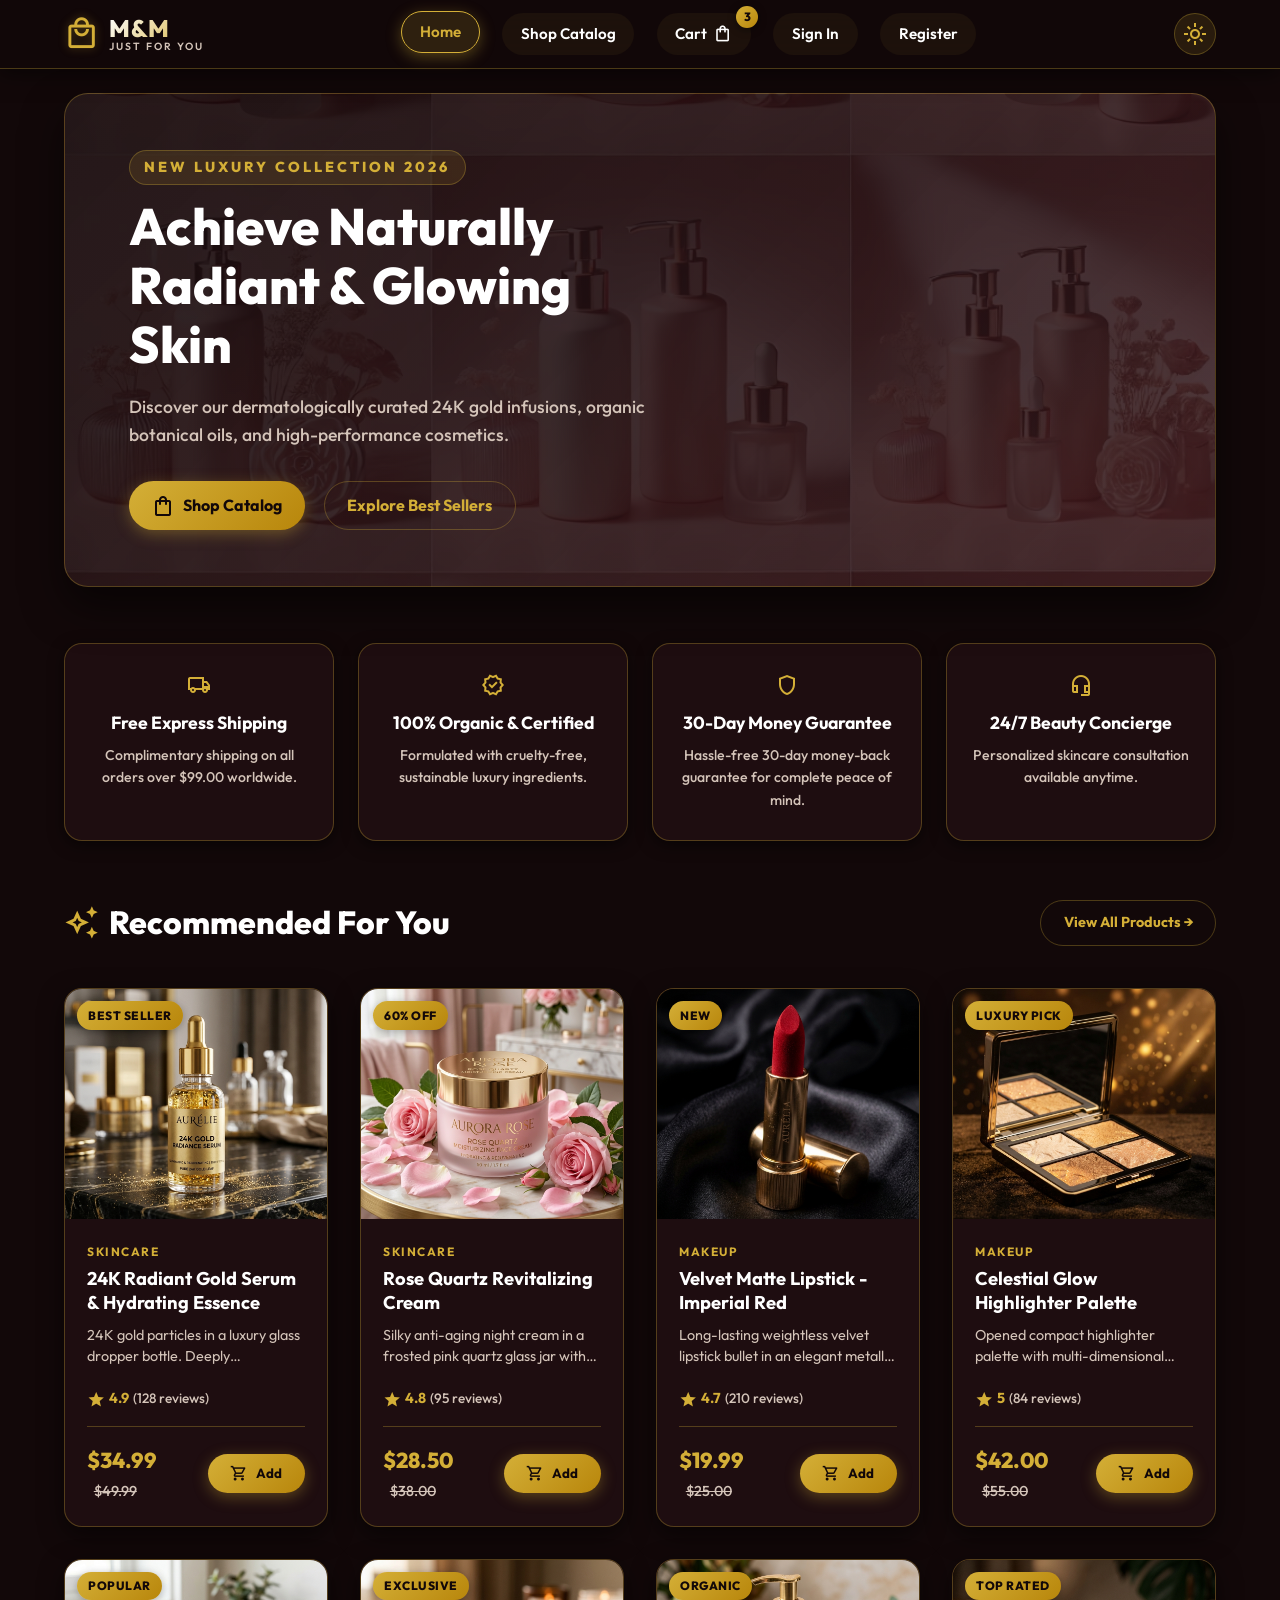
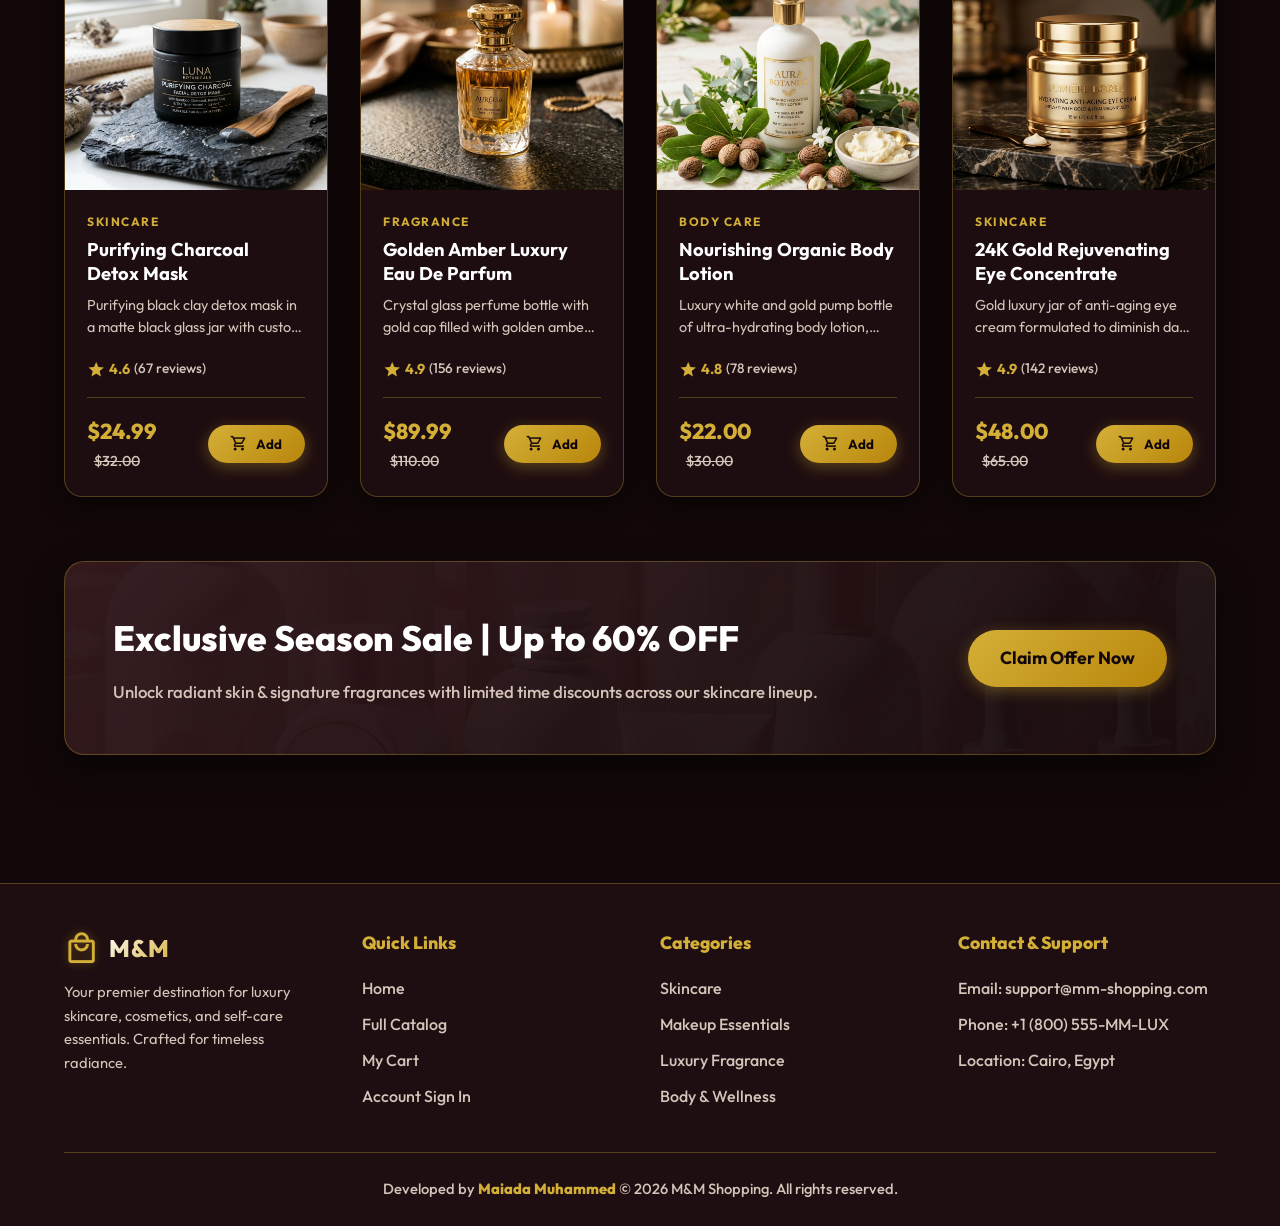
==== index.html @ 243c3583 "Rename home.html to index.html" ====
<!DOCTYPE html>
<html lang="en" data-theme="dark">
<head>
  <meta charset="UTF-8" />
  <meta name="viewport" content="width=device-width, initial-scale=1.0" />
  <title>M&M Shopping | Luxury Beauty, Skincare & Fragrances</title>
  <meta name="description" content="Discover premium skincare, cosmetics, and luxury fragrances crafted for naturally radiant and glowing skin. Shop our 24K gold serums and organic body care." />
  <meta name="keywords" content="M&M Shopping, luxury skincare, cosmetics, 24K gold serum, luxury perfume, organic body care, beauty store" />
  <meta name="author" content="Maiada Muhammed" />
  
  <!-- OpenGraph SEO Tags -->
  <meta property="og:title" content="M&M Shopping | Luxury Beauty & Skincare" />
  <meta property="og:description" content="Discover premium skincare, cosmetics, and fragrances crafted for naturally radiant and glowing skin." />
  <meta property="og:type" content="website" />
  <meta property="og:image" content="./imgs/background.webp" />

  <!-- Twitter SEO Tags -->
  <meta name="twitter:card" content="summary_large_image" />
  <meta name="twitter:title" content="M&M Shopping | Luxury Beauty & Skincare" />
  <meta name="twitter:description" content="Discover premium skincare, cosmetics, and fragrances crafted for naturally radiant and glowing skin." />

  <!-- Performance Optimization Preconnects -->
  <link rel="preconnect" href="https://fonts.googleapis.com" />
  <link rel="preconnect" href="https://fonts.gstatic.com" crossorigin />
  
  <!-- External Global & Page Styles -->
  <link rel="stylesheet" href="./css/global.css" />
  <link rel="stylesheet" href="./css/pages/home.css" />
  <link rel="stylesheet" href="https://fonts.googleapis.com/css2?family=Material+Symbols+Outlined:opsz,wght,FILL,GRAD@24,400,0,0" />

  <!-- Schema.org JSON-LD Structured Data for SEO -->
  <script type="application/ld+json">
  {
    "@context": "https://schema.org",
    "@type": "BeautyStore",
    "name": "M&M Shopping",
    "description": "Premier destination for luxury skincare, cosmetics, and self-care essentials.",
    "url": "https://mm-shopping.com",
    "telephone": "+1800555MMLUX",
    "priceRange": "$$"
  }
  </script>
</head>
<body>

  <!-- SITE HEADER -->
  <header class="site-header">
    <div class="container header-container">
      <a href="./home.html" class="logo-brand" title="M&M Shopping Home">
        <span class="material-symbols-outlined">local_mall</span>
        <div class="logo-brand-text">
          <span class="logo-title">M&M</span>
          <span class="logo-subtitle">Just For You</span>
        </div>
      </a>

      <nav class="nav-links" aria-label="Main Navigation">
        <a href="./home.html" class="nav-item active">Home</a>
        <a href="./web pages/product.html" class="nav-item">Shop Catalog</a>
        <a href="./web pages/cart.html" class="nav-item cart-link-wrapper">
          <span>Cart</span>
          <span class="material-symbols-outlined" style="font-size:1.2rem;">shopping_bag</span>
          <span class="cart-badge product-number">0</span>
        </a>
        <a href="./web pages/signup.html" class="nav-item sign-up">Sign In</a>
        <a href="./web pages/register.html" class="nav-item register">Register</a>
      </nav>

      <div style="display:flex; align-items:center; gap:0.8rem;">
        <button class="theme-toggle-btn" title="Toggle Light/Dark Theme" aria-label="Toggle theme">
          <span class="material-symbols-outlined">dark_mode</span>
        </button>
        <button class="mobile-menu-btn" title="Open Mobile Navigation" aria-label="Open menu">
          <span class="material-symbols-outlined">menu</span>
        </button>
      </div>
    </div>
  </header>

  <!-- MAIN CONTENT -->
  <main class="container">
    
    <!-- Hero Banner Section -->
    <section class="hero-slider" aria-label="Hero Section">
      <div class="hero-content">
        <span class="hero-subtitle">New Luxury Collection 2026</span>
        <h1 class="hero-title">Achieve Naturally Radiant & Glowing Skin</h1>
        <p class="hero-desc">Discover our dermatologically curated 24K gold infusions, organic botanical oils, and high-performance cosmetics.</p>
        <div class="hero-buttons">
          <a href="./web pages/product.html" class="btn-primary-gold">
            <span class="material-symbols-outlined">shopping_bag</span> Shop Catalog
          </a>
          <a href="#recommended" class="btn-secondary-outline">
            Explore Best Sellers
          </a>
        </div>
      </div>
    </section>

    <!-- Key Benefits Grid -->
    <section class="benefits-grid" aria-label="Store Benefits">
      <div class="benefit-card">
        <span class="material-symbols-outlined benefit-icon">local_shipping</span>
        <h3 class="benefit-title">Free Express Shipping</h3>
        <p class="benefit-desc">Complimentary shipping on all orders over $99.00 worldwide.</p>
      </div>
      <div class="benefit-card">
        <span class="material-symbols-outlined benefit-icon">verified</span>
        <h3 class="benefit-title">100% Organic & Certified</h3>
        <p class="benefit-desc">Formulated with cruelty-free, sustainable luxury ingredients.</p>
      </div>
      <div class="benefit-card">
        <span class="material-symbols-outlined benefit-icon">shield</span>
        <h3 class="benefit-title">30-Day Money Guarantee</h3>
        <p class="benefit-desc">Hassle-free 30-day money-back guarantee for complete peace of mind.</p>
      </div>
      <div class="benefit-card">
        <span class="material-symbols-outlined benefit-icon">headset_mic</span>
        <h3 class="benefit-title">24/7 Beauty Concierge</h3>
        <p class="benefit-desc">Personalized skincare consultation available anytime.</p>
      </div>
    </section>

    <!-- Recommended Products Section -->
    <section id="recommended" aria-label="Recommended Products">
      <div class="section-header">
        <h2 class="section-title">
          <span class="material-symbols-outlined">auto_awesome</span> Recommended For You
        </h2>
        <a href="./web pages/product.html" class="btn-secondary-outline" style="font-size:0.9rem;">
          View All Products →
        </a>
      </div>

      <!-- Products Grid (Populated dynamically via external JS) -->
      <div class="products-grid" id="home-products-grid"></div>
    </section>

    <!-- Promo Banner -->
    <section class="promo-banner" aria-label="Special Discount Banner">
      <div class="promo-text">
        <h2>Exclusive Season Sale | Up to 60% OFF</h2>
        <p>Unlock radiant skin & signature fragrances with limited time discounts across our skincare lineup.</p>
      </div>
      <a href="./web pages/product.html" class="btn-primary-gold" style="padding:0.9rem 2rem; font-size:1.1rem; white-space:nowrap;">
        Claim Offer Now
      </a>
    </section>

  </main>

  <!-- FOOTER -->
  <footer class="site-footer">
    <div class="container">
      <div class="footer-content">
        <div class="footer-brand">
          <a href="./home.html" class="logo-brand">
            <span class="material-symbols-outlined">local_mall</span>
            <span class="logo-title">M&M</span>
          </a>
          <p>Your premier destination for luxury skincare, cosmetics, and self-care essentials. Crafted for timeless radiance.</p>
        </div>
        
        <div class="footer-col">
          <h4>Quick Links</h4>
          <ul class="footer-links">
            <li><a href="./home.html">Home</a></li>
            <li><a href="./web pages/product.html">Full Catalog</a></li>
            <li><a href="./web pages/cart.html">My Cart</a></li>
            <li><a href="./web pages/signup.html">Account Sign In</a></li>
          </ul>
        </div>

        <div class="footer-col">
          <h4>Categories</h4>
          <ul class="footer-links">
            <li><a href="./web pages/product.html">Skincare</a></li>
            <li><a href="./web pages/product.html">Makeup Essentials</a></li>
            <li><a href="./web pages/product.html">Luxury Fragrance</a></li>
            <li><a href="./web pages/product.html">Body & Wellness</a></li>
          </ul>
        </div>

        <div class="footer-col">
          <h4>Contact & Support</h4>
          <ul class="footer-links">
            <li>Email: support@mm-shopping.com</li>
            <li>Phone: +1 (800) 555-MM-LUX</li>
            <li>Location: Cairo, Egypt</li>
          </ul>
        </div>
      </div>

      <div class="footer-bottom">
        Developed by <span>Maiada Muhammed</span> &copy; 2026 M&M Shopping. All rights reserved.
      </div>
    </div>
  </footer>

  <!-- External JavaScript Modules -->
  <script src="./js/products-data.js"></script>
  <script src="./js/cart.js"></script>
  <script src="./js/auth.js"></script>
  <script src="./js/theme.js"></script>
  <script src="./js/main.js"></script>
  <script src="./js/pages/home-page.js"></script>

</body>
</html>
---- css/global.css ----
/* ==========================================================================
   M&M SHOPPING - GLOBAL LUXURY DESIGN SYSTEM (NAVBAR THEME TOGGLE ONLY)
   ========================================================================== */

@import url('https://fonts.googleapis.com/css2?family=Outfit:wght@300;400;500;600;700;800&family=Plus+Jakarta+Sans:wght@400;500;600;700&display=swap');

:root {
  --font-main: 'Outfit', 'Plus Jakarta Sans', system-ui, -apple-system, sans-serif;
  --accent-gold: #d4af37;
  --accent-gold-dark: #b8860b;
  --accent-gold-light: #f3e5ab;
  --accent-gold-hover: #e6c148;
  --accent-gold-glow: rgba(212, 175, 55, 0.35);

  --accent-rose: #d95364;
  --accent-rose-hover: #b04653;
  --transition-smooth: all 0.35s cubic-bezier(0.4, 0, 0.2, 1);
}

/* ==========================================================================
   THEME VARIABLES
   ========================================================================== */

/* Dark Theme (Default) */
:root, [data-theme="dark"], body[data-theme="dark"] {
  --bg-main: #120809;
  --bg-surface: #1f0e11;
  --bg-card: rgba(32, 15, 18, 0.92);
  --text-primary: #ffffff;
  --text-secondary: #d4c4b9;
  --border-color: rgba(212, 175, 55, 0.3);
  --nav-active-color: var(--accent-gold);
  --header-bg: rgba(18, 8, 9, 0.94);
  --input-bg: rgba(0, 0, 0, 0.4);
  --shadow-color: rgba(0, 0, 0, 0.55);
  --hero-bg-overlay: linear-gradient(135deg, rgba(20,9,11,0.92) 0%, rgba(50,22,26,0.85) 100%);
  --promo-bg-overlay: linear-gradient(135deg, rgba(43, 18, 22, 0.95) 0%, rgba(21, 9, 11, 0.95) 100%);
  color-scheme: dark;
}

/* Light Theme */
html[data-theme="light"], body[data-theme="light"] {
  --bg-main: #fcfaf7;
  --bg-surface: #f4efe4;
  --bg-card: #ffffff;
  --text-primary: #1c0a0d;
  --text-secondary: #423033;
  --border-color: rgba(184, 134, 11, 0.35);
  --nav-active-color: #b8860b;
  --header-bg: rgba(252, 250, 247, 0.96);
  --input-bg: #f5eedf;
  --shadow-color: rgba(138, 98, 30, 0.15);
  --hero-bg-overlay: linear-gradient(135deg, rgba(252, 248, 243, 0.94) 0%, rgba(244, 235, 217, 0.9) 100%);
  --promo-bg-overlay: linear-gradient(135deg, rgba(244, 235, 217, 0.96) 0%, rgba(252, 248, 243, 0.96) 100%);
  color-scheme: light;
}

/* Global Reset & Base Setup */
*, *::before, *::after {
  box-sizing: border-box;
  margin: 0;
  padding: 0;
}

html {
  scroll-behavior: smooth;
  font-size: 16px;
  -webkit-text-size-adjust: 100%;
}

body {
  font-family: var(--font-main);
  background-color: var(--bg-main) !important;
  color: var(--text-primary) !important;
  line-height: 1.6;
  min-height: 100vh;
  display: flex;
  flex-direction: column;
  transition: background-color 0.4s ease, color 0.4s ease, border-color 0.4s ease;
  overflow-x: hidden;
}

/* Material Symbols Styling & Fill Settings */
.material-symbols-outlined {
  font-variation-settings: 'FILL' 0, 'wght' 400, 'GRAD' 0, 'opsz' 24;
  vertical-align: middle;
}

/* Filled Star Icons for Ratings */
.star-filled, .product-rating .material-symbols-outlined {
  font-variation-settings: 'FILL' 1, 'wght' 400, 'GRAD' 0, 'opsz' 24;
  color: var(--accent-gold);
}

/* Custom Luxury Scrollbar */
::-webkit-scrollbar {
  width: 10px;
}
::-webkit-scrollbar-track {
  background: var(--bg-main);
}
::-webkit-scrollbar-thumb {
  background: var(--accent-gold);
  border-radius: 5px;
  border: 2px solid var(--bg-main);
}
::-webkit-scrollbar-thumb:hover {
  background: var(--accent-gold-hover);
}

a {
  text-decoration: none;
  color: inherit;
  transition: var(--transition-smooth);
}

button {
  cursor: pointer;
  font-family: var(--font-main);
  border: none;
  outline: none;
  transition: var(--transition-smooth);
}

input, select, textarea {
  font-family: var(--font-main);
  outline: none;
}

/* Base Layout Container */
.container {
  width: 90%;
  max-width: 1240px;
  margin-inline: auto;
}

main {
  flex: 1;
}

/* ==========================================================================
   HEADER & NAVBAR
   ========================================================================== */
header.site-header {
  position: sticky;
  top: 0;
  z-index: 1000;
  background-color: var(--header-bg) !important;
  backdrop-filter: blur(16px);
  -webkit-backdrop-filter: blur(16px);
  border-bottom: 1px solid var(--border-color);
  padding: 0.8rem 0;
  transition: var(--transition-smooth);
  box-shadow: 0 4px 20px var(--shadow-color);
}

.header-container {
  display: flex;
  align-items: center;
  justify-content: space-between;
}

.logo-brand {
  display: flex;
  align-items: center;
  gap: 0.6rem;
  color: var(--accent-gold);
  font-weight: 800;
  font-size: 1.6rem;
  letter-spacing: 1px;
}

.logo-brand .material-symbols-outlined {
  font-size: 2.2rem;
  color: var(--accent-gold);
  text-shadow: 0 0 10px var(--accent-gold-glow);
}

.logo-brand-text {
  display: flex;
  flex-direction: column;
  line-height: 1.1;
}

.logo-title {
  font-size: 1.5rem;
  font-weight: 800;
  background: linear-gradient(135deg, var(--text-primary) 0%, var(--accent-gold) 100%);
  -webkit-background-clip: text;
  -webkit-text-fill-color: transparent;
}

.logo-subtitle {
  font-size: 0.65rem;
  letter-spacing: 2px;
  text-transform: uppercase;
  color: var(--text-secondary);
  font-weight: 600;
}

.nav-links {
  display: flex;
  align-items: center;
  gap: 1.4rem;
}

.nav-item {
  display: flex;
  align-items: center;
  gap: 0.4rem;
  font-size: 0.95rem;
  font-weight: 600;
  padding: 0.5rem 1.1rem;
  border-radius: 30px;
  color: var(--text-primary);
  background: rgba(212, 175, 55, 0.06);
  border: 1px solid transparent;
  transition: var(--transition-smooth);
}

.nav-item:hover, .nav-item.active {
  color: var(--nav-active-color);
  border-color: var(--accent-gold);
  background: rgba(212, 175, 55, 0.15);
  transform: translateY(-2px);
  box-shadow: 0 4px 15px var(--accent-gold-glow);
}

.cart-link-wrapper {
  position: relative;
}

.cart-badge {
  position: absolute;
  top: -8px;
  right: -8px;
  background: linear-gradient(135deg, var(--accent-gold) 0%, #b8860b 100%);
  color: #120809;
  font-size: 0.75rem;
  font-weight: 800;
  width: 22px;
  height: 22px;
  border-radius: 50%;
  display: flex;
  align-items: center;
  justify-content: center;
  box-shadow: 0 2px 8px rgba(0, 0, 0, 0.4);
  transition: transform 0.3s cubic-bezier(0.175, 0.885, 0.32, 1.275);
}

.cart-badge.bounce {
  transform: scale(1.4);
}

/* User Profile Pill */
.user-profile-btn {
  display: flex;
  align-items: center;
  gap: 0.5rem;
  color: var(--nav-active-color);
  font-weight: 700;
  font-size: 0.9rem;
  padding: 0.4rem 0.9rem;
  border-radius: 30px;
  background: rgba(212, 175, 55, 0.15);
  border: 1px solid var(--border-color);
}

.logout-btn {
  background: none;
  border: none;
  color: var(--text-secondary);
  display: flex;
  align-items: center;
  padding: 0.2rem;
  margin-left: 0.3rem;
  border-radius: 50%;
}

.logout-btn:hover {
  color: var(--accent-rose);
}

/* Header Theme Toggle Button */
.theme-toggle-btn {
  background: rgba(212, 175, 55, 0.12);
  border: 1px solid var(--border-color);
  color: var(--accent-gold);
  width: 42px;
  height: 42px;
  border-radius: 50%;
  display: flex;
  align-items: center;
  justify-content: center;
  transition: var(--transition-smooth);
}

.theme-toggle-btn:hover {
  background: var(--accent-gold);
  color: #120809;
  transform: rotate(20deg) scale(1.08);
  box-shadow: 0 0 15px var(--accent-gold-glow);
}

.mobile-menu-btn {
  display: none;
  background: none;
  border: none;
  color: var(--text-primary);
  font-size: 1.8rem;
}

/* ==========================================================================
   CARDS & PRODUCT GRID
   ========================================================================== */
.products-grid {
  display: grid;
  grid-template-columns: repeat(auto-fill, minmax(260px, 1fr));
  gap: 2rem;
  margin-block: 2.5rem;
}

.product-card {
  background: var(--bg-card) !important;
  backdrop-filter: blur(10px);
  -webkit-backdrop-filter: blur(10px);
  border: 1px solid var(--border-color) !important;
  border-radius: 18px;
  overflow: hidden;
  display: flex;
  flex-direction: column;
  transition: var(--transition-smooth);
  box-shadow: 0 8px 25px var(--shadow-color);
  position: relative;
}

.product-card:hover {
  transform: translateY(-8px);
  border-color: var(--accent-gold) !important;
  box-shadow: 0 15px 35px var(--accent-gold-glow);
}

.product-card-img-wrapper {
  position: relative;
  width: 100%;
  height: 230px;
  overflow: hidden;
  background: var(--bg-surface);
}

.product-card-img {
  width: 100%;
  height: 100%;
  object-fit: cover;
  transition: transform 0.5s ease;
}

.product-card:hover .product-card-img {
  transform: scale(1.08);
}

.product-badge {
  position: absolute;
  top: 12px;
  left: 12px;
  background: linear-gradient(135deg, var(--accent-gold) 0%, #b8860b 100%);
  color: #120809;
  font-size: 0.75rem;
  font-weight: 800;
  padding: 0.28rem 0.7rem;
  border-radius: 20px;
  text-transform: uppercase;
  letter-spacing: 0.5px;
  box-shadow: 0 2px 8px rgba(0,0,0,0.3);
}

.product-card-body {
  padding: 1.4rem;
  display: flex;
  flex-direction: column;
  flex: 1;
}

.product-category {
  font-size: 0.75rem;
  text-transform: uppercase;
  letter-spacing: 1.5px;
  color: var(--nav-active-color);
  font-weight: 700;
  margin-bottom: 0.4rem;
}

.product-title {
  font-size: 1.15rem;
  font-weight: 700;
  color: var(--text-primary);
  margin-bottom: 0.6rem;
  line-height: 1.3;
}

.product-description {
  font-size: 0.9rem;
  color: var(--text-secondary);
  margin-bottom: 1.2rem;
  display: -webkit-box;
  -webkit-line-clamp: 2;
  -webkit-box-orient: vertical;
  overflow: hidden;
  line-height: 1.5;
}

.product-rating {
  display: flex;
  align-items: center;
  gap: 0.25rem;
  color: var(--accent-gold);
  font-size: 0.9rem;
  font-weight: 700;
  margin-bottom: 1rem;
}

.product-card-footer {
  margin-top: auto;
  display: flex;
  align-items: center;
  justify-content: space-between;
  gap: 0.8rem;
  padding-top: 1rem;
  border-top: 1px solid var(--border-color);
}

.product-price {
  font-size: 1.35rem;
  font-weight: 800;
  color: var(--nav-active-color);
}

.product-old-price {
  font-size: 0.9rem;
  text-decoration: line-through;
  color: var(--text-secondary);
  margin-left: 0.4rem;
  font-weight: 500;
}

/* ==========================================================================
   BUTTONS & UI ELEMENTS
   ========================================================================== */
.btn-primary-gold {
  background: linear-gradient(135deg, var(--accent-gold) 0%, #b8860b 100%);
  color: #120809 !important;
  font-weight: 700;
  padding: 0.65rem 1.4rem;
  border-radius: 30px;
  display: inline-flex;
  align-items: center;
  justify-content: center;
  gap: 0.5rem;
  box-shadow: 0 4px 15px var(--accent-gold-glow);
  transition: var(--transition-smooth);
}

.btn-primary-gold:hover {
  transform: translateY(-2px);
  box-shadow: 0 6px 20px rgba(212, 175, 55, 0.5);
  background: linear-gradient(135deg, var(--accent-gold-hover) 0%, #d4af37 100%);
}

.btn-secondary-outline {
  background: transparent;
  color: var(--nav-active-color);
  border: 1px solid var(--border-color);
  font-weight: 700;
  padding: 0.65rem 1.4rem;
  border-radius: 30px;
  display: inline-flex;
  align-items: center;
  justify-content: center;
  gap: 0.5rem;
}

.btn-secondary-outline:hover {
  background: rgba(212, 175, 55, 0.15);
  border-color: var(--accent-gold);
  color: var(--text-primary);
}

.btn-danger-outline {
  background: rgba(217, 83, 100, 0.12);
  color: var(--accent-rose);
  border: 1px solid rgba(217, 83, 100, 0.35);
  font-weight: 700;
  padding: 0.55rem 1.1rem;
  border-radius: 20px;
  display: inline-flex;
  align-items: center;
  gap: 0.4rem;
}

.btn-danger-outline:hover {
  background: var(--accent-rose);
  color: #fff;
}

/* Form Fields */
.form-group {
  margin-bottom: 1.4rem;
}

.form-label {
  display: block;
  font-size: 0.9rem;
  font-weight: 700;
  color: var(--text-primary);
  margin-bottom: 0.4rem;
}

.form-input {
  width: 100%;
  padding: 0.85rem 1.2rem;
  background: var(--input-bg) !important;
  border: 1px solid var(--border-color) !important;
  border-radius: 12px;
  color: var(--text-primary) !important;
  font-size: 0.95rem;
  font-weight: 500;
  transition: var(--transition-smooth);
}

.form-input:focus {
  border-color: var(--accent-gold) !important;
  box-shadow: 0 0 14px var(--accent-gold-glow);
}

/* ==========================================================================
   TOAST NOTIFICATIONS & MODALS
   ========================================================================== */
#toast-container {
  position: fixed;
  bottom: 2rem;
  right: 2rem;
  z-index: 9999;
  display: flex;
  flex-direction: column;
  gap: 0.8rem;
}

.toast-message {
  background: var(--bg-card) !important;
  backdrop-filter: blur(16px);
  border: 1.5px solid var(--accent-gold) !important;
  color: var(--text-primary) !important;
  padding: 0.95rem 1.5rem;
  border-radius: 14px;
  box-shadow: 0 10px 30px var(--shadow-color);
  display: flex;
  align-items: center;
  gap: 0.8rem;
  font-weight: 600;
  animation: slideInRight 0.35s cubic-bezier(0.175, 0.885, 0.32, 1.275);
}

.toast-message .material-symbols-outlined {
  color: var(--accent-gold);
}

@keyframes slideInRight {
  from {
    transform: translateX(100%);
    opacity: 0;
  }
  to {
    transform: translateX(0);
    opacity: 1;
  }
}

/* ==========================================================================
   FOOTER
   ========================================================================== */
footer.site-footer {
  background: var(--bg-surface) !important;
  border-top: 1px solid var(--border-color);
  padding-block: 2.8rem 1.6rem;
  margin-top: 4rem;
  color: var(--text-secondary) !important;
}

.footer-content {
  display: grid;
  grid-template-columns: repeat(auto-fit, minmax(220px, 1fr));
  gap: 2.5rem;
  margin-bottom: 2rem;
}

.footer-brand p {
  font-size: 0.92rem;
  margin-top: 0.8rem;
  line-height: 1.6;
}

.footer-col h4 {
  color: var(--nav-active-color);
  font-size: 1.1rem;
  font-weight: 800;
  margin-bottom: 1.2rem;
}

.footer-links {
  list-style: none;
}

.footer-links li {
  margin-bottom: 0.65rem;
  font-weight: 500;
}

.footer-links a:hover {
  color: var(--accent-gold);
  padding-left: 4px;
}

.footer-bottom {
  text-align: center;
  padding-top: 1.5rem;
  border-top: 1px solid var(--border-color);
  font-size: 0.92rem;
  font-weight: 500;
}

.footer-bottom span {
  color: var(--nav-active-color);
  font-weight: 800;
}

/* Responsive Rules */
@media (max-width: 768px) {
  .nav-links {
    display: none;
    position: absolute;
    top: 100%;
    left: 0;
    width: 100%;
    background: var(--header-bg);
    flex-direction: column;
    padding: 1.5rem;
    border-bottom: 1px solid var(--border-color);
    box-shadow: 0 10px 30px var(--shadow-color);
  }

  .nav-links.active {
    display: flex;
  }

  .mobile-menu-btn {
    display: block;
  }
}
---- css/pages/home.css ----
/* ==========================================================================
   M&M SHOPPING - HOME PAGE STYLES
   ========================================================================== */

.hero-slider {
  position: relative;
  border-radius: 24px;
  overflow: hidden;
  margin-top: 1.5rem;
  box-shadow: 0 20px 40px var(--shadow-color);
  border: 1px solid var(--border-color);
  min-height: 480px;
  display: flex;
  align-items: center;
  background: var(--hero-bg-overlay), url('../../imgs/background.webp') center/cover no-repeat;
  transition: var(--transition-smooth);
}

.hero-content {
  padding: 3.5rem 4rem;
  max-width: 650px;
  z-index: 2;
}

.hero-subtitle {
  color: var(--nav-active-color);
  text-transform: uppercase;
  letter-spacing: 3px;
  font-size: 0.9rem;
  font-weight: 800;
  margin-bottom: 0.8rem;
  display: inline-block;
  padding: 0.3rem 0.9rem;
  background: rgba(212, 175, 55, 0.12);
  border-radius: 20px;
  border: 1px solid var(--border-color);
}

.hero-title {
  font-size: 3.2rem;
  font-weight: 800;
  line-height: 1.15;
  margin-bottom: 1.2rem;
  color: var(--text-primary);
}

.hero-desc {
  color: var(--text-secondary);
  font-size: 1.1rem;
  margin-bottom: 2rem;
  line-height: 1.6;
  font-weight: 500;
}

.hero-buttons {
  display: flex;
  gap: 1.2rem;
  flex-wrap: wrap;
}

/* Key Benefits Section */
.benefits-grid {
  display: grid;
  grid-template-columns: repeat(auto-fit, minmax(230px, 1fr));
  gap: 1.5rem;
  margin-block: 3.5rem 2rem;
}

.benefit-card {
  background: var(--bg-card);
  border: 1px solid var(--border-color);
  border-radius: 18px;
  padding: 1.8rem 1.4rem;
  text-align: center;
  transition: var(--transition-smooth);
  box-shadow: 0 4px 15px var(--shadow-color);
}

.benefit-card:hover {
  transform: translateY(-5px);
  border-color: var(--accent-gold);
  box-shadow: 0 10px 25px var(--accent-gold-glow);
}

.benefit-icon {
  font-size: 2.5rem;
  color: var(--accent-gold);
  margin-bottom: 0.8rem;
}

.benefit-title {
  font-size: 1.1rem;
  font-weight: 700;
  color: var(--text-primary);
  margin-bottom: 0.4rem;
}

.benefit-desc {
  font-size: 0.88rem;
  color: var(--text-secondary);
  font-weight: 500;
}

/* Section Header */
.section-header {
  display: flex;
  align-items: center;
  justify-content: space-between;
  margin-top: 3.5rem;
  margin-bottom: 1rem;
}

.section-title {
  font-size: 2rem;
  font-weight: 800;
  display: flex;
  align-items: center;
  gap: 0.6rem;
  color: var(--text-primary);
}

.section-title .material-symbols-outlined {
  color: var(--accent-gold);
  font-size: 2.2rem;
}

/* Promo Banner */
.promo-banner {
  margin-block: 4rem;
  border-radius: 20px;
  padding: 3rem;
  background: var(--promo-bg-overlay), url('../../imgs/back1.webp') center/cover;
  border: 1px solid var(--border-color);
  display: flex;
  align-items: center;
  justify-content: space-between;
  gap: 2rem;
  box-shadow: 0 15px 35px var(--shadow-color);
  transition: var(--transition-smooth);
}

.promo-text h2 {
  font-size: 2.2rem;
  font-weight: 800;
  color: var(--text-primary);
  margin-bottom: 0.8rem;
}

.promo-text p {
  color: var(--text-secondary);
  font-size: 1.05rem;
  font-weight: 500;
}

@media (max-width: 768px) {
  .hero-title { font-size: 2.2rem; }
  .hero-content { padding: 2rem; }
  .promo-banner { flex-direction: column; text-align: center; }
}
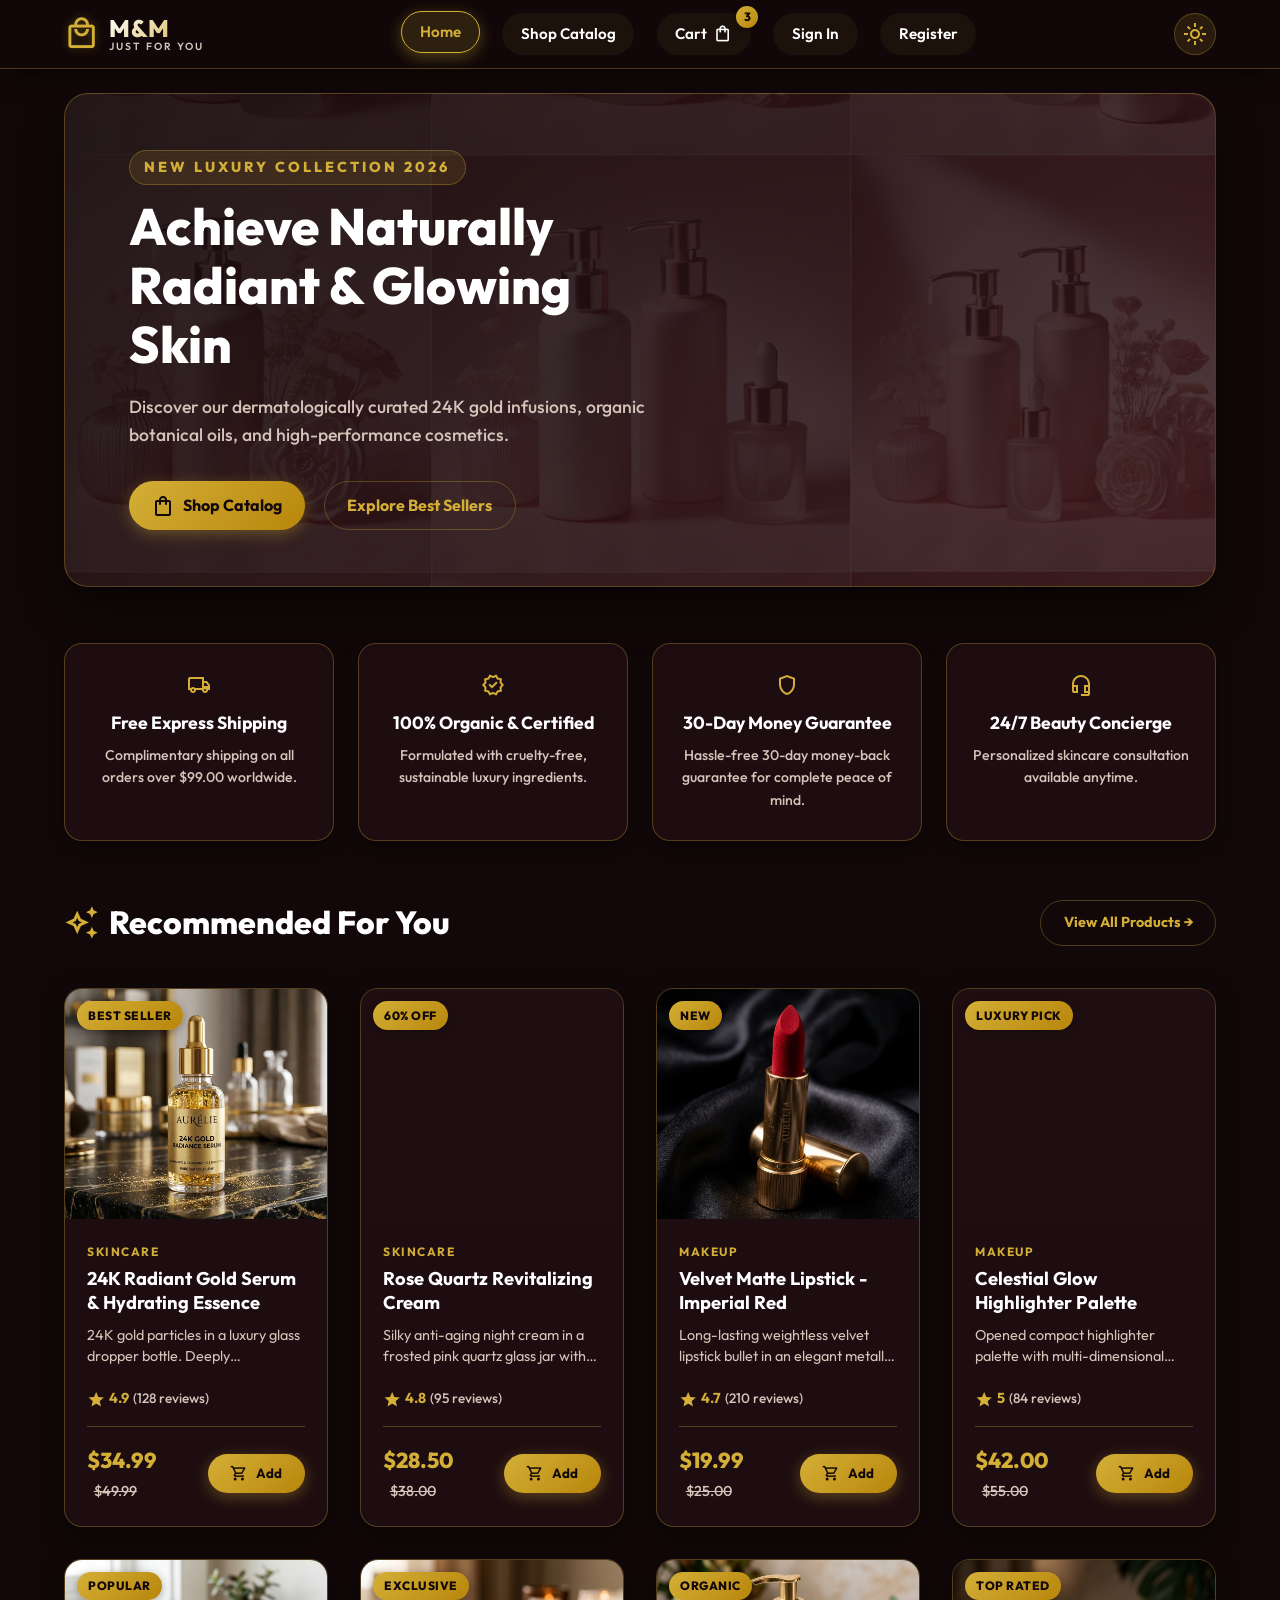
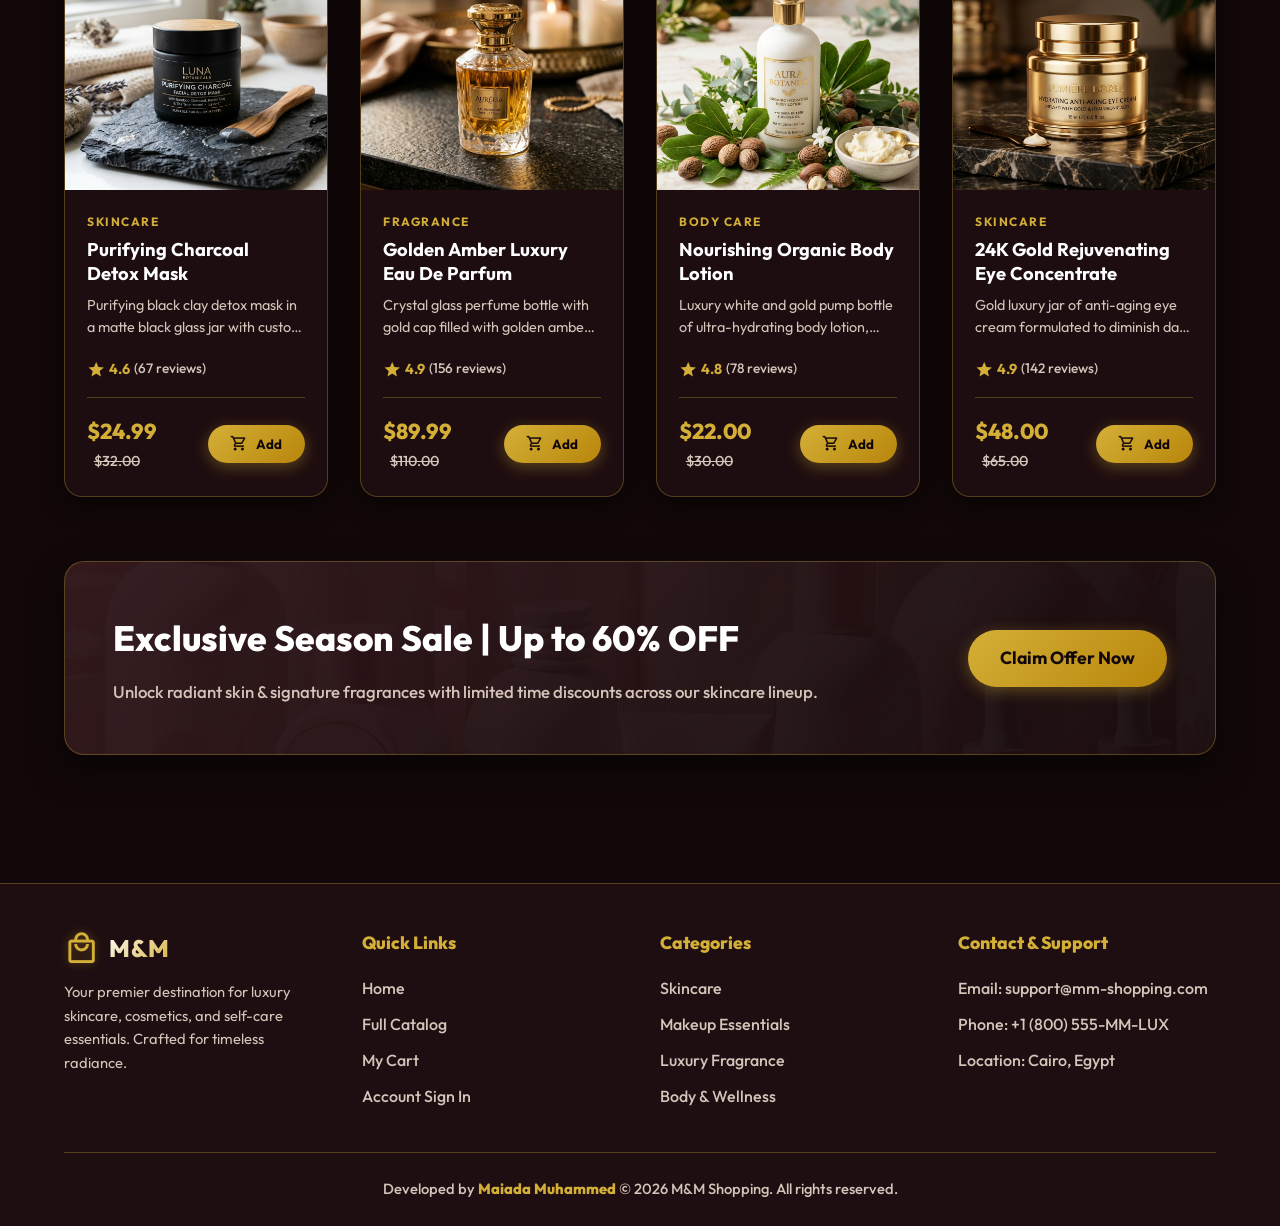
==== commit 6de16255: "Update logo link to point to parent directory" ====
--- a/index.html
+++ b/index.html
@@ -46,7 +46,7 @@
   <!-- SITE HEADER -->
   <header class="site-header">
     <div class="container header-container">
-      <a href="./home.html" class="logo-brand" title="M&M Shopping Home">
+      <a href="../index.html" class="logo-brand" title="M&M Shopping Home">
         <span class="material-symbols-outlined">local_mall</span>
         <div class="logo-brand-text">
           <span class="logo-title">M&M</span>
@@ -55,7 +55,7 @@
       </a>
 
       <nav class="nav-links" aria-label="Main Navigation">
-        <a href="./home.html" class="nav-item active">Home</a>
+        <a href="./index.html" class="nav-item active">Home</a>
         <a href="./web pages/product.html" class="nav-item">Shop Catalog</a>
         <a href="./web pages/cart.html" class="nav-item cart-link-wrapper">
           <span>Cart</span>
@@ -154,7 +154,7 @@
     <div class="container">
       <div class="footer-content">
         <div class="footer-brand">
-          <a href="./home.html" class="logo-brand">
+          <a href="./index.html" class="logo-brand">
             <span class="material-symbols-outlined">local_mall</span>
             <span class="logo-title">M&M</span>
           </a>
@@ -164,7 +164,7 @@
         <div class="footer-col">
           <h4>Quick Links</h4>
           <ul class="footer-links">
-            <li><a href="./home.html">Home</a></li>
+            <li><a href="./index.html">Home</a></li>
             <li><a href="./web pages/product.html">Full Catalog</a></li>
             <li><a href="./web pages/cart.html">My Cart</a></li>
             <li><a href="./web pages/signup.html">Account Sign In</a></li>
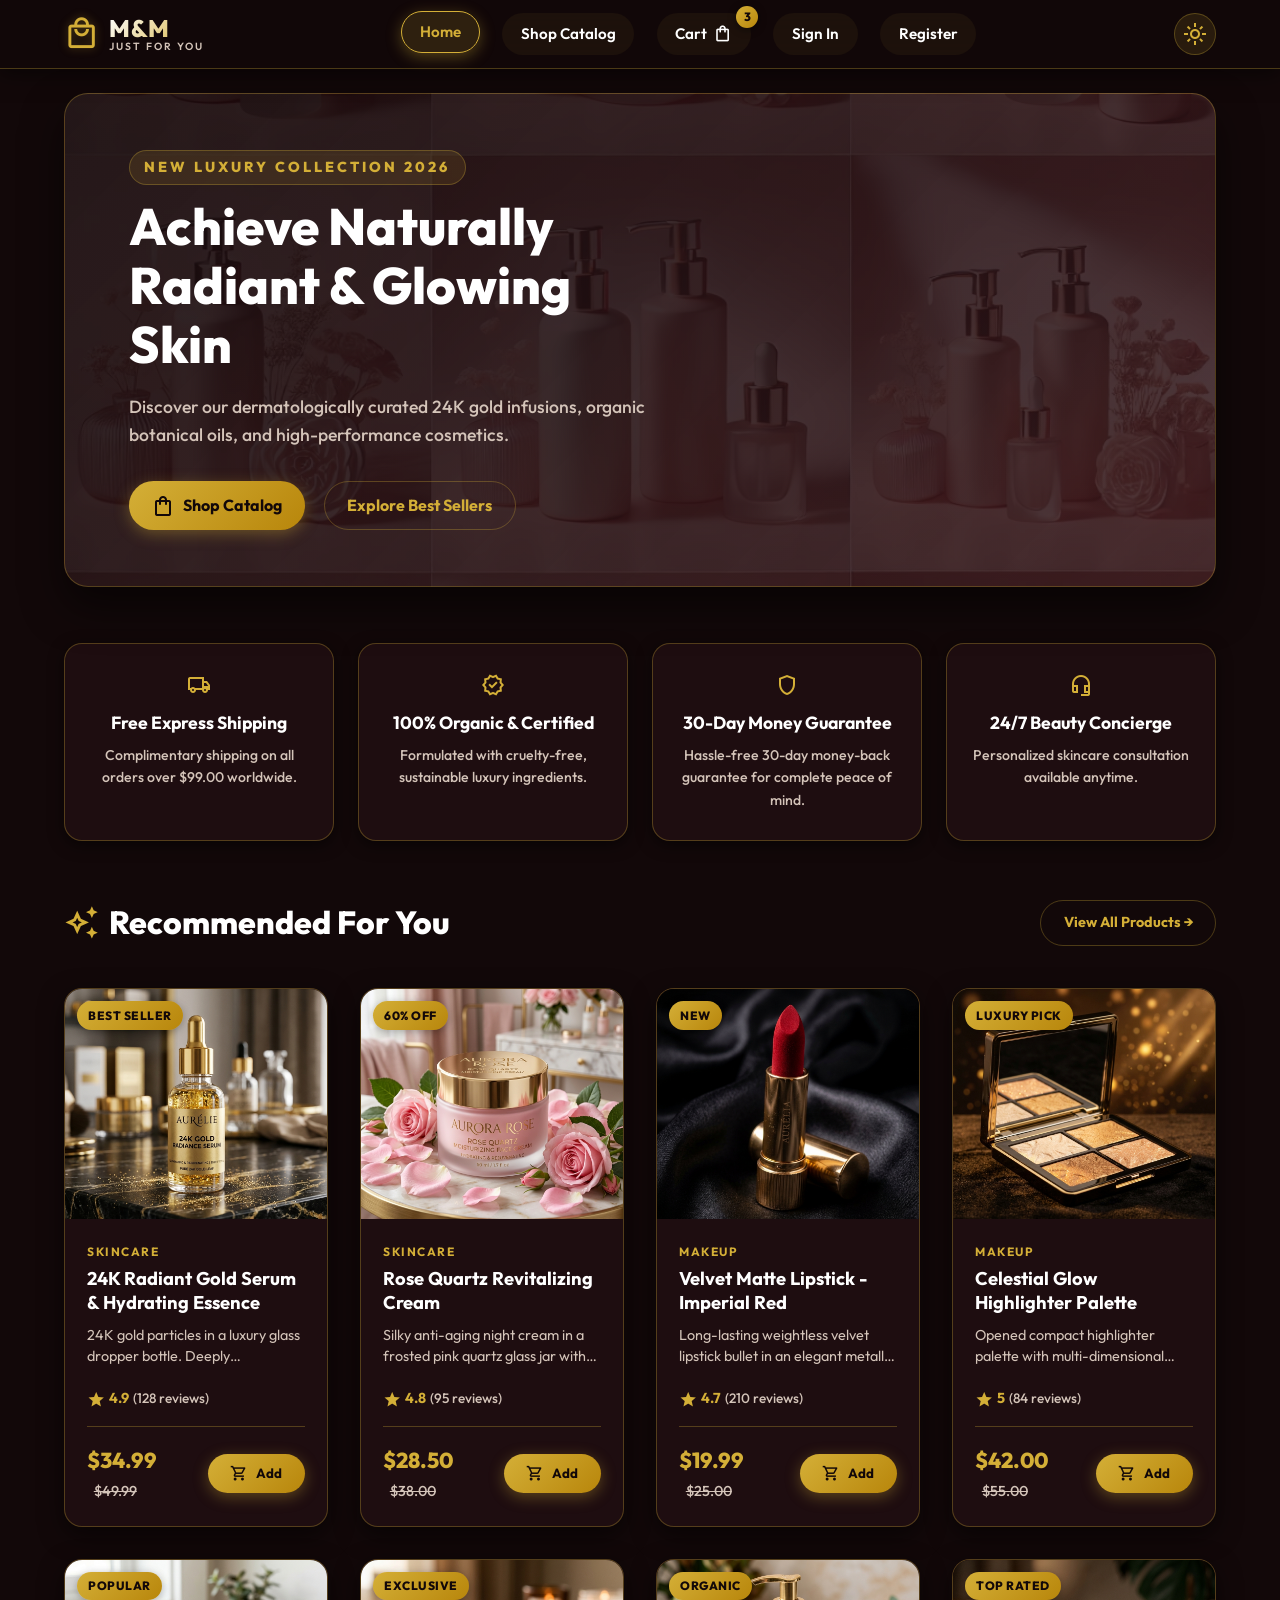
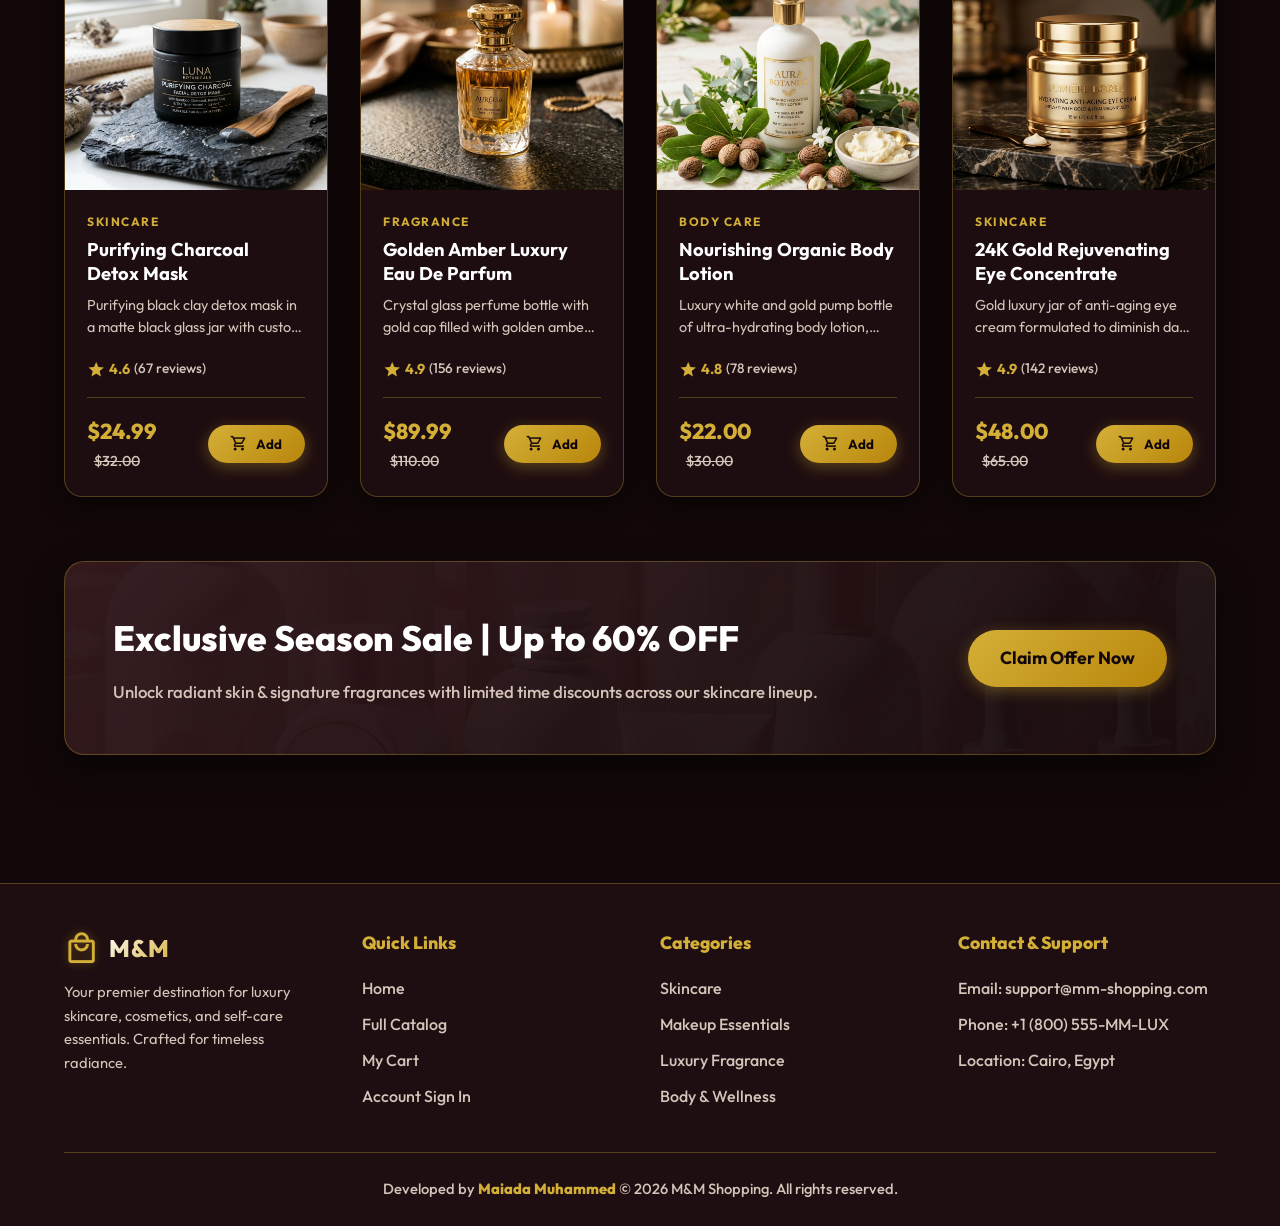
==== commit 9c8eb98b: "Update logo link to use relative path" ====
--- a/index.html
+++ b/index.html
@@ -46,7 +46,7 @@
   <!-- SITE HEADER -->
   <header class="site-header">
     <div class="container header-container">
-      <a href="../index.html" class="logo-brand" title="M&M Shopping Home">
+      <a href="./index.html" class="logo-brand" title="M&M Shopping Home">
         <span class="material-symbols-outlined">local_mall</span>
         <div class="logo-brand-text">
           <span class="logo-title">M&M</span>
